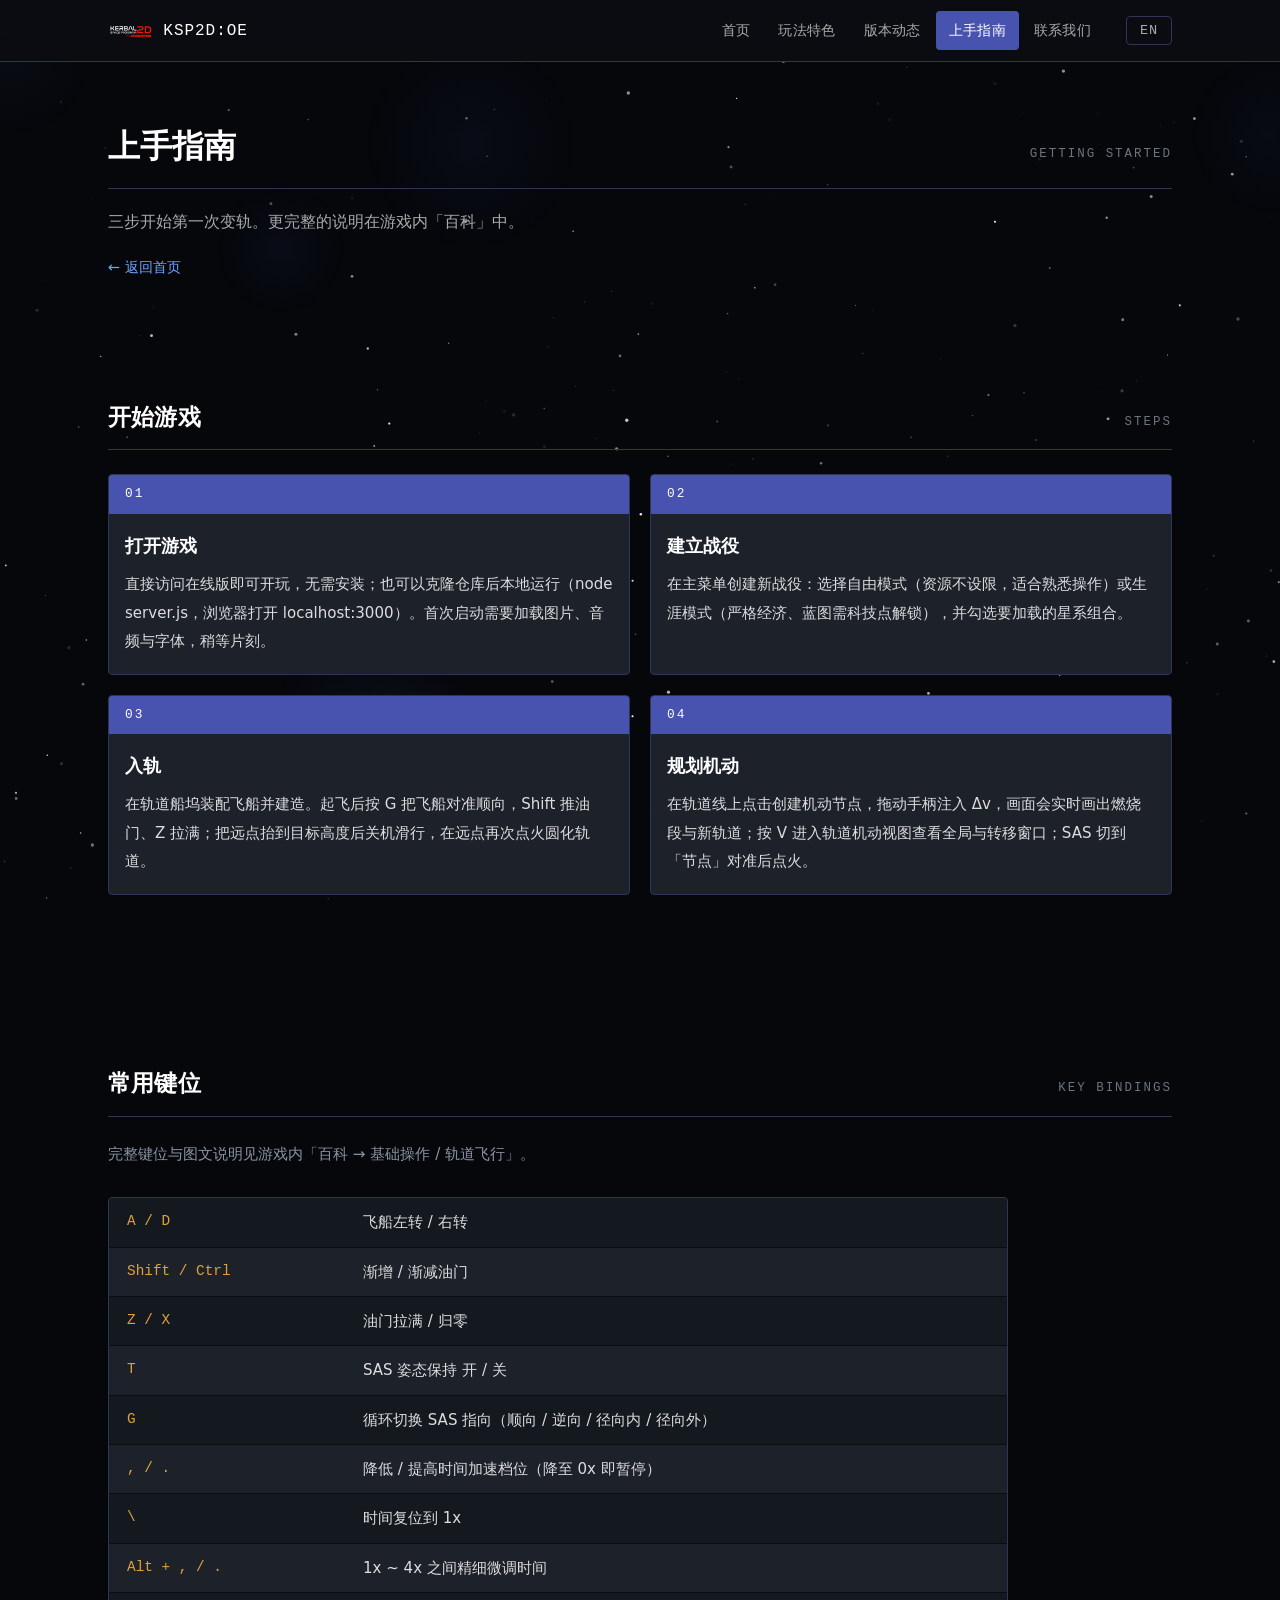
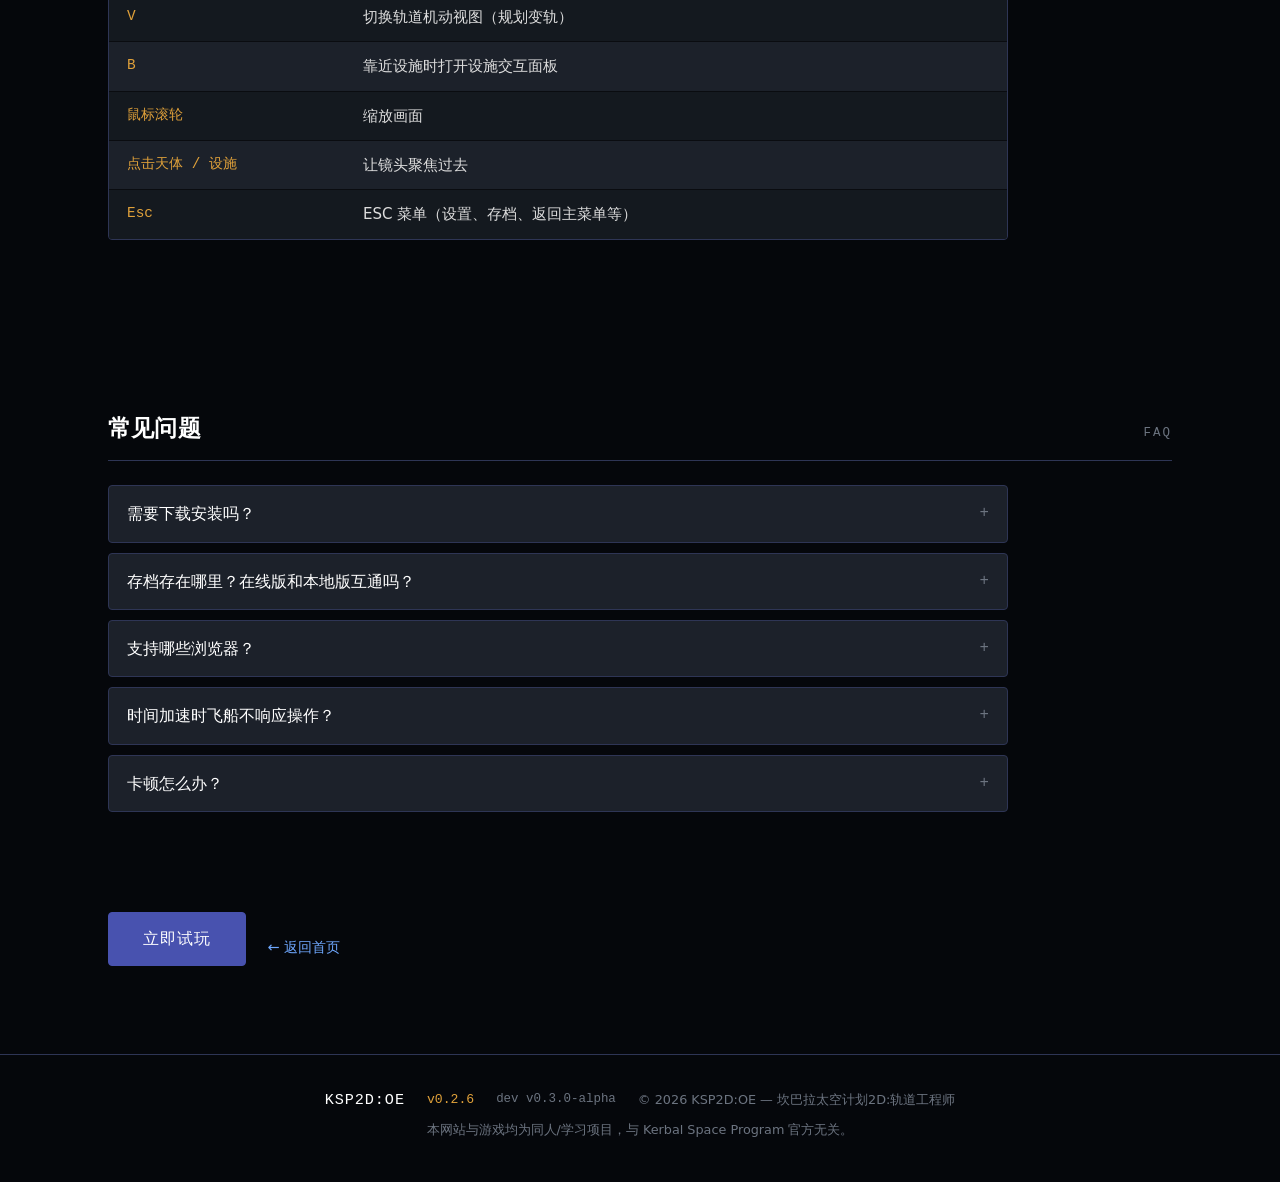
==== guide.html @ 26c5f713 "feat: 改版官网为三页结构，支持跨页语言偏好与机动节点版本更新 - 新增 news.html、guide.html 完整页面，适配多页路由与语言切换 - 重构导航模块，支持二级页高亮与首页滚动联动" ====
<!DOCTYPE html>
<html lang="zh-CN">
<head>
    <meta charset="UTF-8">
    <meta name="viewport" content="width=device-width, initial-scale=1.0">
    <meta name="description" content="KSP2D:OE 上手指南 —— 三步开始第一次变轨，含常用键位与常见问题 | Getting started with Kerbal Space Program 2D: Orbit Engineer">
    <meta name="theme-color" content="#000000">
    <title>上手指南 | KSP2D:OE</title>
    <link rel="stylesheet" href="css/main.css">
</head>
<body data-page="guide">

    <canvas id="starfield" aria-hidden="true"></canvas>

    <header class="topbar">
        <div class="topbar-inner">
            <a class="brand" href="index.html">
                <img id="brand-logo" src="assets/images/logo.png" alt="KSP2D:OE logo">
                <span class="brand-name">KSP2D:OE</span>
            </a>
            <nav class="main-nav" aria-label="主导航">
                <ul id="nav-links"></ul>
                <button id="lang-switch" class="lang-switch" type="button" aria-label="切换语言">EN</button>
            </nav>
        </div>
    </header>

    <main>

        <!-- 页面头 -->
        <section class="section page-head">
            <div class="section-inner">
                <div class="page-head-row reveal">
                    <h1 class="page-title" id="page-title"></h1>
                    <span class="page-tag" id="page-tag"></span>
                </div>
                <p class="page-intro reveal" id="page-intro"></p>
                <a class="page-back reveal" id="page-back" href="index.html"></a>
            </div>
        </section>

        <!-- 开始游戏（步骤） -->
        <section id="steps" class="section guide-steps">
            <div class="section-inner">
                <div class="section-head reveal" id="steps-head">
                    <h2 class="section-title"><span class="t">开始游戏</span></h2>
                    <span class="section-tag">STEPS</span>
                </div>
                <div class="steps-list" id="steps-list"></div>
            </div>
        </section>

        <!-- 常用键位 -->
        <section id="keys" class="section guide-keys">
            <div class="section-inner">
                <div class="section-head reveal" id="keys-head">
                    <h2 class="section-title"><span class="t">常用键位</span></h2>
                    <span class="section-tag">KEY BINDINGS</span>
                </div>
                <p class="section-intro reveal" id="keys-note"></p>
                <div class="key-table reveal" id="key-table"></div>
            </div>
        </section>

        <!-- 常见问题 -->
        <section id="faq" class="section guide-faq">
            <div class="section-inner">
                <div class="section-head reveal" id="faq-head">
                    <h2 class="section-title"><span class="t">常见问题</span></h2>
                    <span class="section-tag">FAQ</span>
                </div>
                <div class="faq-list" id="faq-list"></div>
            </div>
        </section>

        <!-- 页尾动作 -->
        <section class="section page-foot">
            <div class="section-inner">
                <div class="page-actions reveal">
                    <a class="cta-btn cta-primary" id="page-play" href="#"></a>
                    <a class="page-back" id="page-back-bottom" href="index.html"></a>
                </div>
            </div>
        </section>

    </main>

    <footer class="footer">
        <div class="footer-inner">
            <span class="footer-brand" id="footer-brand">KSP2D:OE</span>
            <span class="footer-version" id="footer-version"></span>
            <span class="footer-dev" id="footer-dev"></span>
            <span class="footer-copy" id="footer-copy"></span>
            <span class="footer-note" id="footer-note"></span>
        </div>
    </footer>

    <noscript>
        <p class="noscript-warn">本页面需要启用 JavaScript 才能完整展示内容。</p>
    </noscript>

    <script type="module" src="src/main.js"></script>
</body>
</html>
---- css/main.css ----
/* ==========================================================================
   KSP2D:OE 官网主样式
   视觉基准：游戏本体《UI面板视觉风格规范》（KSP2 Design Language）
   —— 明度分层 + 紫头条 + 细描边；界面元素一律不发光，深空背景保留
   规则：颜色只来自 :root 变量；新增色值先加变量，再使用
   ========================================================================== */

:root {
    /* —— 面板明度分层（对应本体 theme.css） —— */
    --theme-bg: #2E3540;            /* 面板壳（最浅） */
    --theme-panel: #1C212A;         /* 内容区底 */
    --theme-panel-deep: #14191F;    /* 卡片 / 二级背景（最深） */
    --theme-hover: #0B0E13;         /* 行 / 卡片 hover 底 */
    --theme-btn-selected: #4852AF;  /* 选中底 / 紫头条 */
    --theme-active-bg: rgba(80, 80, 160, 0.28);

    /* —— 描边 —— */
    --theme-border: #676767;        /* 通用描边（灰） */
    --theme-border-hover: #4B758A;  /* 描边悬停（蓝） */
    --theme-border-row: #0A0C10;    /* 行分隔线（最深） */
    --theme-card-border: #2E3555;   /* 卡片描线（深蓝紫） */
    --theme-menu-border: #5A5FCF;   /* 面板壳外框（紫） */

    /* —— 文本 —— */
    --text-bright: #ffffff;
    --text-main: #dddddd;
    --text-mid: #aaaaaa;
    --text-dim: #8b93a3;
    --text-weak: #6c7480;

    /* —— 语义色 —— */
    --accent: #6fa8ff;              /* 链接 / 可交互 */
    --ok: #59c98a;                  /* 状态正常 */
    --data: #e0a13a;                /* 数据强调（版本号 / 日期 / 键位） */
    --danger: #d9534f;              /* 警告 */

    /* —— 深空背景 —— */
    --bg-space: #05070b;

    /* —— 字体：正文用系统无衬线，数据用等宽 —— */
    --font-body: 'PingFang SC', 'HarmonyOS Sans SC', 'Microsoft YaHei',
        system-ui, -apple-system, 'Segoe UI', sans-serif;
    --font-mono: ui-monospace, 'Cascadia Mono', 'Segoe UI Mono', Consolas,
        'Courier New', monospace;

    /* —— 布局 —— */
    --topbar-h: 62px;
    --content-max: 1120px;
    --gutter: 28px;
    --radius: 4px;
}

/* —— 基础 —— */
* {
    margin: 0;
    padding: 0;
    box-sizing: border-box;
}

html {
    scroll-behavior: smooth;
}

body {
    background-color: var(--bg-space);
    color: var(--text-main);
    font-family: var(--font-body);
    font-size: 16px;
    line-height: 1.75;
    overflow-x: hidden;
    -webkit-font-smoothing: antialiased;
}

a {
    color: var(--accent);
    text-decoration: none;
    transition: color 0.2s ease;
}

a:hover {
    color: var(--text-bright);
}

::selection {
    background: var(--theme-btn-selected);
    color: var(--text-bright);
}

/* —— 星空背景（Canvas 渲染层） —— */
#starfield {
    position: fixed;
    inset: 0;
    width: 100%;
    height: 100%;
    z-index: 0;
    pointer-events: none;
}

main,
.footer {
    position: relative;
    z-index: 1;
}

/* —— 顶部导航栏 —— */
.topbar {
    position: fixed;
    top: 0;
    left: 0;
    right: 0;
    height: var(--topbar-h);
    z-index: 100;
    background: rgba(11, 14, 19, 0.92);
    border-bottom: 1px solid var(--theme-card-border);
    backdrop-filter: blur(6px);
}

.topbar-inner {
    max-width: var(--content-max);
    height: 100%;
    margin: 0 auto;
    padding: 0 var(--gutter);
    display: flex;
    align-items: center;
    justify-content: space-between;
    gap: 16px;
}

.brand {
    display: flex;
    align-items: center;
    gap: 10px;
    color: var(--text-bright);
    font-family: var(--font-mono);
    font-size: 1rem;
    letter-spacing: 0.06em;
}

.brand img {
    height: 34px;
    width: auto;
}

.brand img.img-missing {
    display: none;
}

.brand:hover {
    color: var(--text-bright);
}

.main-nav {
    display: flex;
    align-items: center;
    gap: 22px;
}

.main-nav ul {
    list-style: none;
    display: flex;
    align-items: center;
    gap: 2px;
}

.main-nav a {
    display: block;
    padding: 7px 13px;
    color: var(--text-mid);
    font-size: 0.9rem;
    letter-spacing: 0.02em;
    border-radius: var(--radius);
}

.main-nav a:hover {
    color: var(--text-bright);
    background: var(--theme-active-bg);
}

.main-nav a.active {
    color: var(--text-bright);
    background: var(--theme-btn-selected);
}

.lang-switch {
    padding: 6px 13px;
    background: transparent;
    color: var(--text-mid);
    font-family: var(--font-mono);
    font-size: 0.85rem;
    letter-spacing: 0.06em;
    border: 1px solid var(--theme-card-border);
    border-radius: var(--radius);
    cursor: pointer;
    transition: color 0.2s ease, border-color 0.2s ease;
}

.lang-switch:hover {
    color: var(--text-bright);
    border-color: var(--theme-border-hover);
}

/* —— 通用板块 —— */
.section {
    padding: 84px 0;
}

.section-inner {
    max-width: var(--content-max);
    margin: 0 auto;
    padding: 0 var(--gutter);
}

.section-head {
    display: flex;
    align-items: baseline;
    justify-content: space-between;
    gap: 16px;
    margin-bottom: 24px;
    padding-bottom: 12px;
    border-bottom: 1px solid var(--theme-card-border);
}

.section-title {
    font-size: 1.45rem;
    font-weight: 600;
    letter-spacing: 0.01em;
    color: var(--text-bright);
}

.section-tag {
    color: var(--text-weak);
    font-family: var(--font-mono);
    font-size: 0.78rem;
    letter-spacing: 0.16em;
}

.section-intro {
    color: var(--text-dim);
    font-size: 0.95rem;
    margin-bottom: 30px;
    max-width: 860px;
}

.section-body {
    font-size: 1rem;
    line-height: 1.95;
    color: var(--text-main);
    max-width: 880px;
}

/* —— Hero —— */
.hero {
    min-height: 92vh;
    display: flex;
    align-items: center;
    justify-content: center;
    padding: calc(var(--topbar-h) + 40px) var(--gutter) 60px;
}

.countdown-panel {
    display: flex;
    flex-direction: column;
    align-items: center;
    width: 100%;
    max-width: 960px;
    margin: 0 auto;
    text-align: center;
}

/* 预告态倒计时（仅在发布时刻未到时由 countdown.js 生成） */
.countdown-label {
    color: var(--text-dim);
    font-family: var(--font-mono);
    font-size: 0.9rem;
    letter-spacing: 0.22em;
    margin-bottom: 22px;
}

.countdown-grid {
    display: flex;
    align-items: flex-start;
    justify-content: center;
    flex-wrap: wrap;
    gap: 12px;
}

.countdown-unit {
    display: flex;
    flex-direction: column;
    align-items: center;
    min-width: 92px;
}

.countdown-value {
    font-family: var(--font-mono);
    font-size: clamp(3rem, 11vw, 6rem);
    line-height: 1.1;
    color: var(--text-bright);
    font-variant-numeric: tabular-nums;
}

.countdown-unit-label {
    margin-top: 8px;
    color: var(--text-weak);
    font-size: 0.82rem;
    letter-spacing: 0.28em;
}

.countdown-sep {
    font-family: var(--font-mono);
    font-size: clamp(2rem, 6vw, 3.6rem);
    line-height: 1.1;
    color: var(--text-weak);
    transform: translateY(2px);
}

/* 发布态兜底：页面恰好跨过发布时刻时隐藏倒计时结构 */
.countdown-panel.is-launched .countdown-label,
.countdown-panel.is-launched .countdown-grid {
    display: none;
}

.countdown-panel.is-launched .countdown-value {
    color: var(--ok);
}

/* —— 正式运营状态卡（发布后由 countdown.js 解除 hidden 显示） —— */
.launched-msg {
    display: flex;
    flex-direction: column;
    align-items: center;
}

/* 入场：与全站 .reveal 同节奏，自上而下依次浮现 */
@keyframes hero-in {
    from {
        opacity: 0;
        transform: translateY(16px);
    }

    to {
        opacity: 1;
        transform: none;
    }
}

.launched-title {
    color: var(--text-bright);
    font-size: clamp(2rem, 6vw, 3.2rem);
    font-weight: 600;
    letter-spacing: 0.02em;
    animation: hero-in 0.7s ease both;
}

.launched-version {
    margin-top: 14px;
    color: var(--data);
    font-family: var(--font-mono);
    font-size: 0.92rem;
    letter-spacing: 0.18em;
    animation: hero-in 0.7s ease 0.12s both;
}

.launched-sub {
    margin-top: 14px;
    color: var(--text-mid);
    font-size: 1rem;
    line-height: 1.9;
    max-width: 720px;
    animation: hero-in 0.7s ease 0.22s both;
}

/* —— 按钮 —— */
.launched-cta {
    display: flex;
    flex-wrap: wrap;
    justify-content: center;
    gap: 14px;
    margin-top: 34px;
    animation: hero-in 0.7s ease 0.32s both;
}

.cta-btn {
    display: inline-block;
    padding: 12px 34px;
    font-family: var(--font-body);
    font-size: 0.98rem;
    letter-spacing: 0.06em;
    text-align: center;
    border-radius: var(--radius);
    border: 1px solid var(--theme-card-border);
    color: var(--text-main);
    background: var(--theme-panel);
    cursor: pointer;
    transition: background 0.2s ease, border-color 0.2s ease, color 0.2s ease;
}

.cta-btn:hover {
    color: var(--text-bright);
    border-color: var(--theme-border-hover);
    background: var(--theme-active-bg);
}

/* 主按钮：紫底（与选中态同一色） */
.cta-primary {
    background: var(--theme-btn-selected);
    border-color: var(--theme-btn-selected);
    color: var(--text-bright);
}

.cta-primary:hover {
    background: #5560c4;
    border-color: #5560c4;
    color: var(--text-bright);
}

/* Hero 技术规格行（等宽数据条，仪器感信息） */
.launched-specs {
    margin-top: 26px;
    color: var(--text-weak);
    font-family: var(--font-mono);
    font-size: 0.78rem;
    letter-spacing: 0.14em;
    animation: hero-in 0.7s ease 0.42s both;
}

/* —— 玩法特色 —— */
.features {
    border-top: 1px solid var(--theme-card-border);
}

.features-list {
    display: flex;
    flex-direction: column;
    gap: 48px;
}

.feature-row {
    display: grid;
    grid-template-columns: 1fr 1fr;
    gap: 36px;
    align-items: center;
}

/* 左右交替：由数据 imageSide 控制 class */
.feature-row.row-media-right .feature-media {
    order: 2;
}

/* 实机画面容器 */
.feature-media {
    position: relative;
    aspect-ratio: 16 / 9;
    border: 1px solid var(--theme-card-border);
    border-radius: var(--radius);
    background: var(--theme-panel-deep);
    overflow: hidden;
}

.feature-img {
    position: absolute;
    inset: 0;
    width: 100%;
    height: 100%;
    object-fit: cover;
}

.feature-img.img-missing {
    display: none;
}

.feature-copy {
    display: flex;
    flex-direction: column;
    gap: 10px;
}

.feature-index {
    color: var(--data);
    font-family: var(--font-mono);
    font-size: 0.82rem;
    letter-spacing: 0.18em;
}

.feature-title {
    font-size: 1.4rem;
    font-weight: 600;
    color: var(--text-bright);
}

.feature-sub {
    color: var(--text-weak);
    font-family: var(--font-mono);
    font-size: 0.76rem;
    letter-spacing: 0.2em;
}

.feature-desc {
    color: var(--text-main);
    font-size: 0.98rem;
    line-height: 1.9;
    margin-top: 2px;
}

/* 无图文字卡矩阵（两列；卡片头为紫头条） */
.feature-matrix {
    display: grid;
    grid-template-columns: repeat(2, 1fr);
    gap: 20px;
}

.feature-card {
    display: flex;
    flex-direction: column;
    background: var(--theme-panel);
    border: 1px solid var(--theme-card-border);
    border-radius: var(--radius);
    overflow: hidden;
    transition: border-color 0.2s ease;
}

.feature-card:hover {
    border-color: var(--theme-border-hover);
}

.feature-card .feature-index {
    padding: 8px 16px;
    background: var(--theme-btn-selected);
    color: var(--text-bright);
    font-size: 0.76rem;
}

.feature-card .feature-title {
    padding: 16px 16px 0;
    font-size: 1.15rem;
}

.feature-card .feature-sub {
    padding: 4px 16px 0;
}

.feature-card .feature-desc {
    padding: 8px 16px 18px;
    font-size: 0.94rem;
}

/* —— 版本动态时间线 —— */
.updates {
    border-top: 1px solid var(--theme-card-border);
}

.updates-list {
    display: flex;
    flex-direction: column;
    gap: 16px;
    max-width: 940px;
}

.update-card {
    background: var(--theme-panel);
    border: 1px solid var(--theme-card-border);
    border-radius: var(--radius);
    overflow: hidden;
    transition: border-color 0.2s ease;
}

.update-card:hover {
    border-color: var(--theme-border-hover);
}

.update-head {
    display: flex;
    align-items: baseline;
    justify-content: space-between;
    gap: 12px;
    padding: 8px 16px;
    background: var(--theme-btn-selected);
}

.update-version {
    color: var(--text-bright);
    font-family: var(--font-mono);
    font-size: 0.82rem;
    letter-spacing: 0.08em;
}

.update-date {
    color: rgba(255, 255, 255, 0.72);
    font-family: var(--font-mono);
    font-size: 0.76rem;
    letter-spacing: 0.08em;
}

.update-title {
    padding: 16px 16px 0;
    font-size: 1.2rem;
    font-weight: 600;
    color: var(--text-bright);
}

.update-items {
    margin: 10px 0 0;
    padding: 0 16px 18px;
    list-style: none;
    display: flex;
    flex-direction: column;
    gap: 7px;
}

.update-items li {
    position: relative;
    padding-left: 18px;
    color: var(--text-main);
    font-size: 0.94rem;
    line-height: 1.8;
}

.update-items li::before {
    content: '';
    position: absolute;
    left: 4px;
    top: 0.72em;
    width: 5px;
    height: 1px;
    background: var(--text-weak);
}

/* —— 首页：查看全部版本动态入口 —— */
.updates-more {
    margin-top: 20px;
}

.more-link {
    color: var(--accent);
    font-size: 0.94rem;
}

.more-link:hover {
    color: var(--text-bright);
}

/* —— 首页：上手指南切片（紧凑步骤列表） —— */
.guide {
    border-top: 1px solid var(--theme-card-border);
}

.guide-teaser {
    display: flex;
    flex-direction: column;
    max-width: 940px;
    background: var(--theme-panel);
    border: 1px solid var(--theme-card-border);
    border-radius: var(--radius);
    overflow: hidden;
}

.teaser-row {
    display: grid;
    grid-template-columns: 56px 140px 1fr;
    gap: 16px;
    align-items: baseline;
    padding: 13px 18px;
    border-bottom: 1px solid var(--theme-border-row);
}

.teaser-row:last-child {
    border-bottom: none;
}

.teaser-row:nth-child(odd) {
    background: var(--theme-panel-deep);
}

.teaser-index {
    color: var(--data);
    font-family: var(--font-mono);
    font-size: 0.82rem;
    letter-spacing: 0.08em;
}

.teaser-title {
    color: var(--text-bright);
    font-size: 0.96rem;
    font-weight: 600;
}

.teaser-body {
    color: var(--text-mid);
    font-size: 0.92rem;
    line-height: 1.8;
}

/* —— 版本状态列表 —— */
.notices {
    border-top: 1px solid var(--theme-card-border);
}

.notices-list {
    list-style: none;
    display: flex;
    flex-direction: column;
    gap: 10px;
    max-width: 900px;
}

.notices-list li {
    display: flex;
    align-items: flex-start;
    gap: 14px;
    padding: 14px 18px;
    background: var(--theme-panel);
    border: 1px solid var(--theme-card-border);
    border-left: 2px solid var(--data);
    border-radius: var(--radius);
}

.notice-index {
    flex: none;
    color: var(--data);
    font-family: var(--font-mono);
    font-size: 0.82rem;
    letter-spacing: 0.06em;
    transform: translateY(2px);
}

.notice-text {
    color: var(--text-main);
    font-size: 0.96rem;
    line-height: 1.85;
}

/* —— 版权声明（折叠） —— */
.legal {
    border-top: 1px solid var(--theme-card-border);
}

.legal-fold {
    background: var(--theme-panel);
    border: 1px solid var(--theme-card-border);
    border-radius: var(--radius);
    overflow: hidden;
}

.legal-summary {
    display: flex;
    align-items: baseline;
    justify-content: space-between;
    gap: 16px;
    padding: 10px 16px;
    background: var(--theme-btn-selected);
    cursor: pointer;
    list-style: none;
}

.legal-summary::-webkit-details-marker {
    display: none;
}

.legal-summary-label {
    color: var(--text-bright);
    font-size: 0.9rem;
    letter-spacing: 0.04em;
}

.legal-summary-hint {
    color: rgba(255, 255, 255, 0.72);
    font-size: 0.78rem;
}

.legal-blocks {
    display: flex;
    flex-direction: column;
    gap: 18px;
    padding: 20px 18px 22px;
}

.legal-block {
    display: flex;
    flex-direction: column;
    gap: 8px;
}

.legal-label {
    color: var(--text-weak);
    font-family: var(--font-mono);
    font-size: 0.78rem;
    letter-spacing: 0.16em;
}

.legal-lines {
    display: flex;
    flex-direction: column;
    gap: 6px;
}

.legal-line {
    color: var(--text-main);
    font-size: 0.94rem;
    line-height: 1.85;
}

/* —— 联系我们 —— */
.contact {
    border-top: 1px solid var(--theme-card-border);
}

.contact-grid {
    display: grid;
    grid-template-columns: repeat(auto-fit, minmax(260px, 1fr));
    gap: 20px;
}

.contact-card {
    position: relative;
    display: flex;
    flex-direction: column;
    gap: 6px;
    padding: 22px 22px 20px;
    background: var(--theme-panel);
    border: 1px solid var(--theme-card-border);
    border-top: 2px solid var(--theme-btn-selected);
    border-radius: var(--radius);
    color: var(--text-main);
    transition: border-color 0.2s ease, background 0.2s ease;
}

.contact-card:hover {
    border-color: var(--theme-border-hover);
    border-top-color: var(--theme-btn-selected);
    background: var(--theme-panel-deep);
    color: var(--text-main);
}

.contact-badge {
    width: 34px;
    height: 34px;
    display: flex;
    align-items: center;
    justify-content: center;
    font-family: var(--font-mono);
    font-size: 0.95rem;
    color: var(--text-bright);
    background: var(--theme-btn-selected);
    border-radius: var(--radius);
}

.contact-label {
    margin-top: 8px;
    color: var(--text-weak);
    font-family: var(--font-mono);
    font-size: 0.76rem;
    letter-spacing: 0.16em;
}

.contact-value {
    font-family: var(--font-mono);
    font-size: 1.06rem;
    color: var(--text-bright);
    word-break: break-all;
}

.contact-hint {
    color: var(--text-weak);
    font-family: var(--font-mono);
    font-size: 0.72rem;
    letter-spacing: 0.12em;
}

/* 一键复制按钮 */
.contact-copy {
    align-self: flex-start;
    margin-top: 10px;
    padding: 5px 14px;
    background: transparent;
    color: var(--text-mid);
    font-family: var(--font-body);
    font-size: 0.82rem;
    border: 1px solid var(--theme-card-border);
    border-radius: var(--radius);
    cursor: pointer;
    transition: color 0.2s ease, border-color 0.2s ease, background 0.2s ease;
}

.contact-copy:hover {
    color: var(--text-bright);
    border-color: var(--theme-border-hover);
}

.contact-copy.is-copied {
    color: var(--ok);
    border-color: var(--ok);
}

/* ==========================================================================
   二级页（版本动态 / 上手指南）
   ========================================================================== */

/* —— 页面头 —— */
.page-head {
    padding-top: calc(var(--topbar-h) + 56px);
    padding-bottom: 32px;
}

.page-head-row {
    display: flex;
    align-items: baseline;
    justify-content: space-between;
    gap: 16px;
    border-bottom: 1px solid var(--theme-card-border);
    padding-bottom: 14px;
}

.page-title {
    font-size: 2rem;
    font-weight: 600;
    color: var(--text-bright);
}

.page-tag {
    color: var(--text-weak);
    font-family: var(--font-mono);
    font-size: 0.78rem;
    letter-spacing: 0.16em;
}

.page-intro {
    margin-top: 18px;
    max-width: 860px;
    color: var(--text-mid);
    font-size: 0.98rem;
    line-height: 1.9;
}

.page-back {
    display: inline-block;
    margin-top: 18px;
    color: var(--accent);
    font-size: 0.9rem;
}

.page-back:hover {
    color: var(--text-bright);
}

/* —— 页尾动作 —— */
.page-foot {
    padding-top: 16px;
    padding-bottom: 56px;
}

.page-actions {
    display: flex;
    flex-wrap: wrap;
    align-items: center;
    gap: 22px;
}

/* —— 上手指南：步骤卡 —— */
.steps-list {
    display: grid;
    grid-template-columns: repeat(2, 1fr);
    gap: 20px;
}

.step-card {
    display: flex;
    flex-direction: column;
    background: var(--theme-panel);
    border: 1px solid var(--theme-card-border);
    border-radius: var(--radius);
    overflow: hidden;
}

.step-index {
    padding: 8px 16px;
    background: var(--theme-btn-selected);
    color: var(--text-bright);
    font-family: var(--font-mono);
    font-size: 0.8rem;
    letter-spacing: 0.16em;
}

.step-title {
    padding: 16px 16px 0;
    font-size: 1.15rem;
    font-weight: 600;
    color: var(--text-bright);
}

.step-body {
    padding: 8px 16px 18px;
    color: var(--text-main);
    font-size: 0.94rem;
    line-height: 1.9;
}

/* —— 上手指南：键位表 —— */
.key-table {
    display: flex;
    flex-direction: column;
    max-width: 900px;
    background: var(--theme-panel);
    border: 1px solid var(--theme-card-border);
    border-radius: var(--radius);
    overflow: hidden;
}

.key-row {
    display: grid;
    grid-template-columns: 220px 1fr;
    gap: 16px;
    padding: 11px 18px;
    border-bottom: 1px solid var(--theme-border-row);
}

.key-row:last-child {
    border-bottom: none;
}

.key-row:nth-child(odd) {
    background: var(--theme-panel-deep);
}

.key-name {
    color: var(--data);
    font-family: var(--font-mono);
    font-size: 0.9rem;
}

.key-desc {
    color: var(--text-main);
    font-size: 0.94rem;
}

/* —— 上手指南：常见问题 —— */
.faq-list {
    display: flex;
    flex-direction: column;
    gap: 10px;
    max-width: 900px;
}

.faq-item {
    background: var(--theme-panel);
    border: 1px solid var(--theme-card-border);
    border-radius: var(--radius);
    overflow: hidden;
}

.faq-item[open] {
    border-color: var(--theme-border-hover);
}

.faq-q {
    padding: 14px 18px;
    cursor: pointer;
    color: var(--text-bright);
    font-size: 0.98rem;
    list-style: none;
}

.faq-q::-webkit-details-marker {
    display: none;
}

.faq-q::after {
    content: '+';
    float: right;
    color: var(--text-weak);
    font-family: var(--font-mono);
}

.faq-item[open] .faq-q::after {
    content: '−';
}

.faq-a {
    padding: 0 18px 16px;
    color: var(--text-mid);
    font-size: 0.94rem;
    line-height: 1.9;
}

/* —— 页脚 —— */
.footer {
    border-top: 1px solid var(--theme-card-border);
    padding: 32px 0 40px;
    margin-top: 32px;
}

.footer-inner {
    max-width: var(--content-max);
    margin: 0 auto;
    padding: 0 var(--gutter);
    display: flex;
    flex-wrap: wrap;
    align-items: center;
    justify-content: center;
    gap: 6px 22px;
    text-align: center;
}

.footer-brand {
    color: var(--text-bright);
    font-family: var(--font-mono);
    font-size: 0.95rem;
    letter-spacing: 0.06em;
}

.footer-version {
    color: var(--data);
    font-family: var(--font-mono);
    font-size: 0.82rem;
}

.footer-dev {
    color: var(--text-weak);
    font-family: var(--font-mono);
    font-size: 0.78rem;
}

.footer-copy,
.footer-note {
    color: var(--text-weak);
    font-size: 0.8rem;
}

/* —— 滚动渐入动效 —— */
.reveal {
    opacity: 0;
    transform: translateY(20px);
    transition: opacity 0.6s ease, transform 0.6s ease;
}

.reveal.in {
    opacity: 1;
    transform: none;
}

/* —— 无 JS 提示 —— */
.noscript-warn {
    position: fixed;
    bottom: 0;
    left: 0;
    right: 0;
    z-index: 999;
    padding: 12px;
    text-align: center;
    background: var(--danger);
    color: #ffffff;
    font-size: 0.9rem;
}

/* —— 响应式 —— */
@media (max-width: 900px) {
    .feature-row {
        grid-template-columns: 1fr;
        gap: 22px;
    }

    .feature-row.row-media-right .feature-media {
        order: 0;
    }

    .feature-matrix,
    .steps-list {
        grid-template-columns: 1fr;
    }

    .key-row {
        grid-template-columns: 1fr;
        gap: 4px;
    }

    .teaser-row {
        grid-template-columns: 44px 1fr;
        gap: 6px 12px;
    }

    .teaser-body {
        grid-column: 2;
    }

    .page-head {
        padding-top: calc(var(--topbar-h) + 32px);
    }

    .page-title {
        font-size: 1.7rem;
    }
}

@media (max-width: 640px) {
    .section {
        padding: 62px 0;
    }

    .topbar-inner {
        flex-wrap: wrap;
        height: auto;
        padding: 10px var(--gutter);
    }

    .topbar {
        height: auto;
    }

    .main-nav {
        order: 3;
        width: 100%;
        justify-content: space-between;
    }

    .main-nav ul {
        flex-wrap: wrap;
    }

    .main-nav a {
        padding: 6px 9px;
        font-size: 0.84rem;
    }

    .countdown-unit {
        min-width: 62px;
    }

    .countdown-value {
        font-size: clamp(2.2rem, 11vw, 3.4rem);
    }

    .countdown-sep {
        font-size: clamp(1.3rem, 5vw, 2rem);
    }

    .section-head {
        flex-direction: column;
        gap: 4px;
    }

    .cta-btn {
        width: 100%;
        padding: 12px 20px;
    }
}
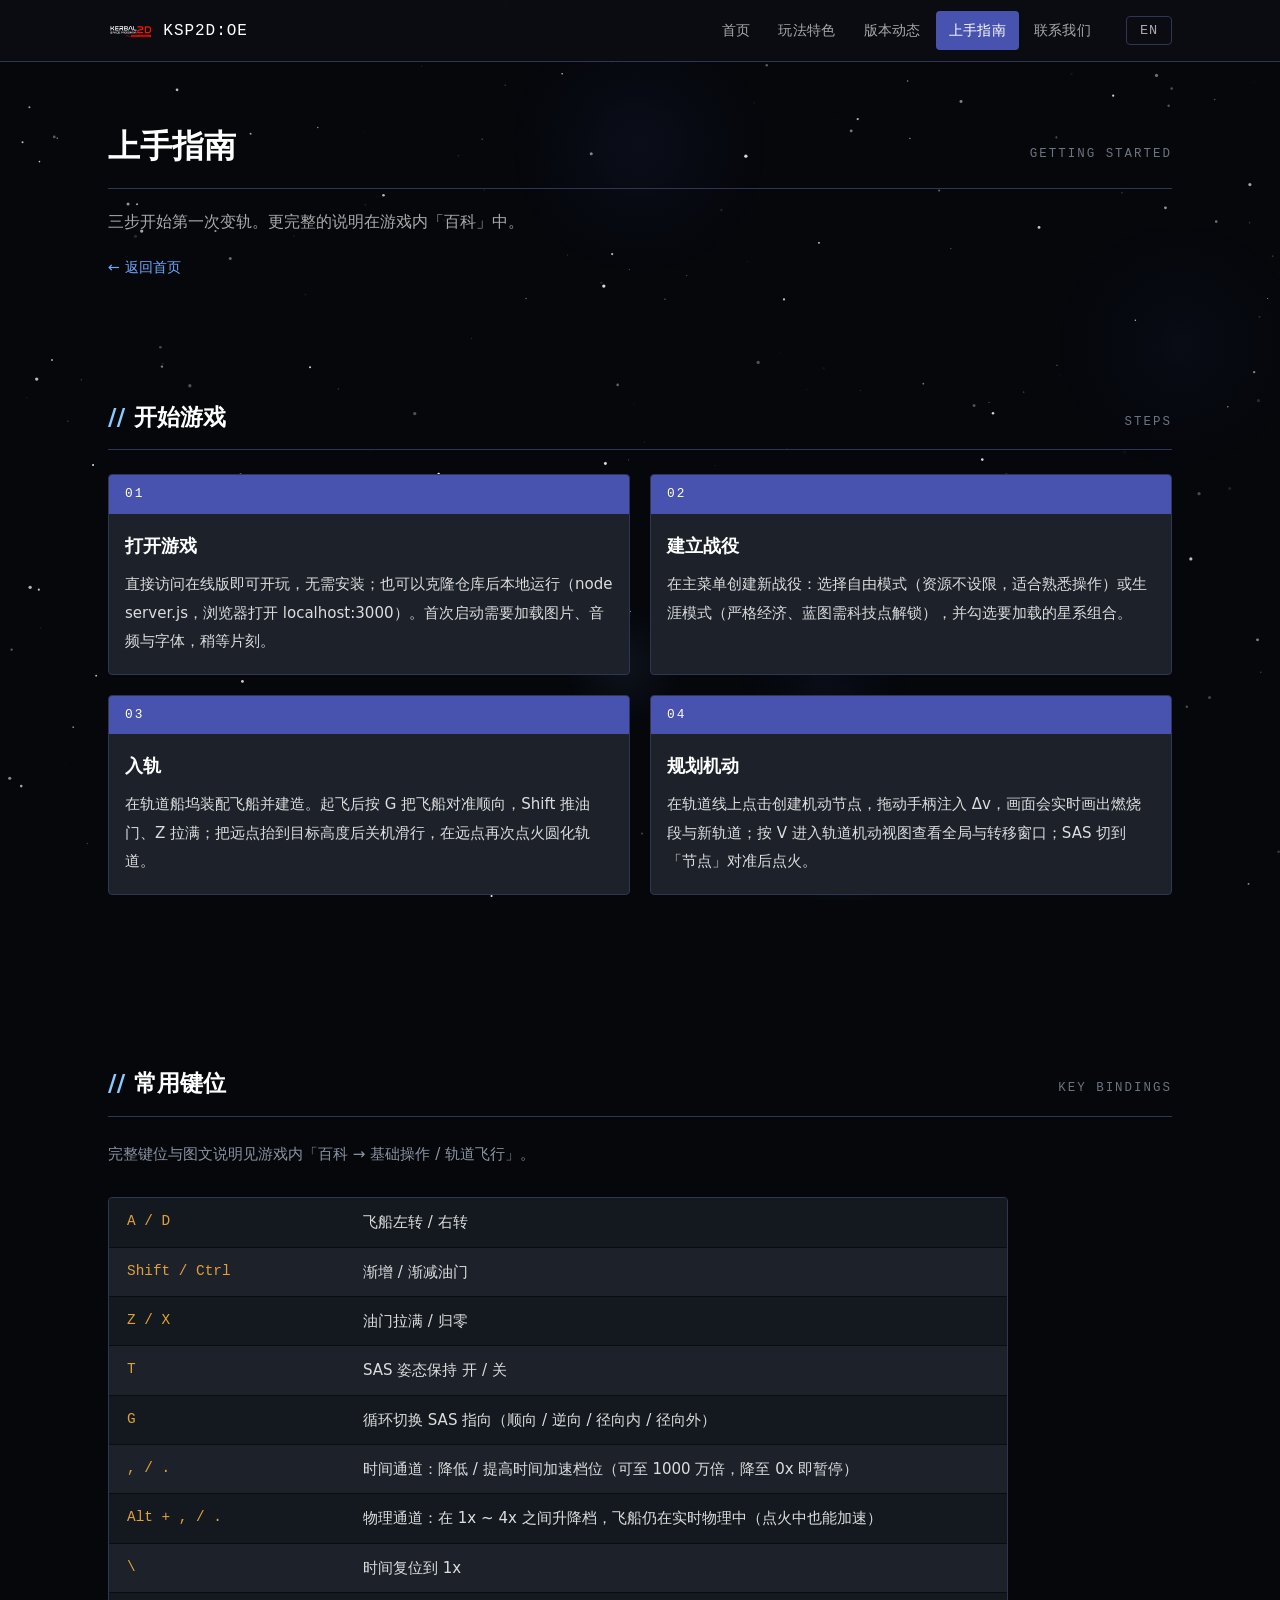
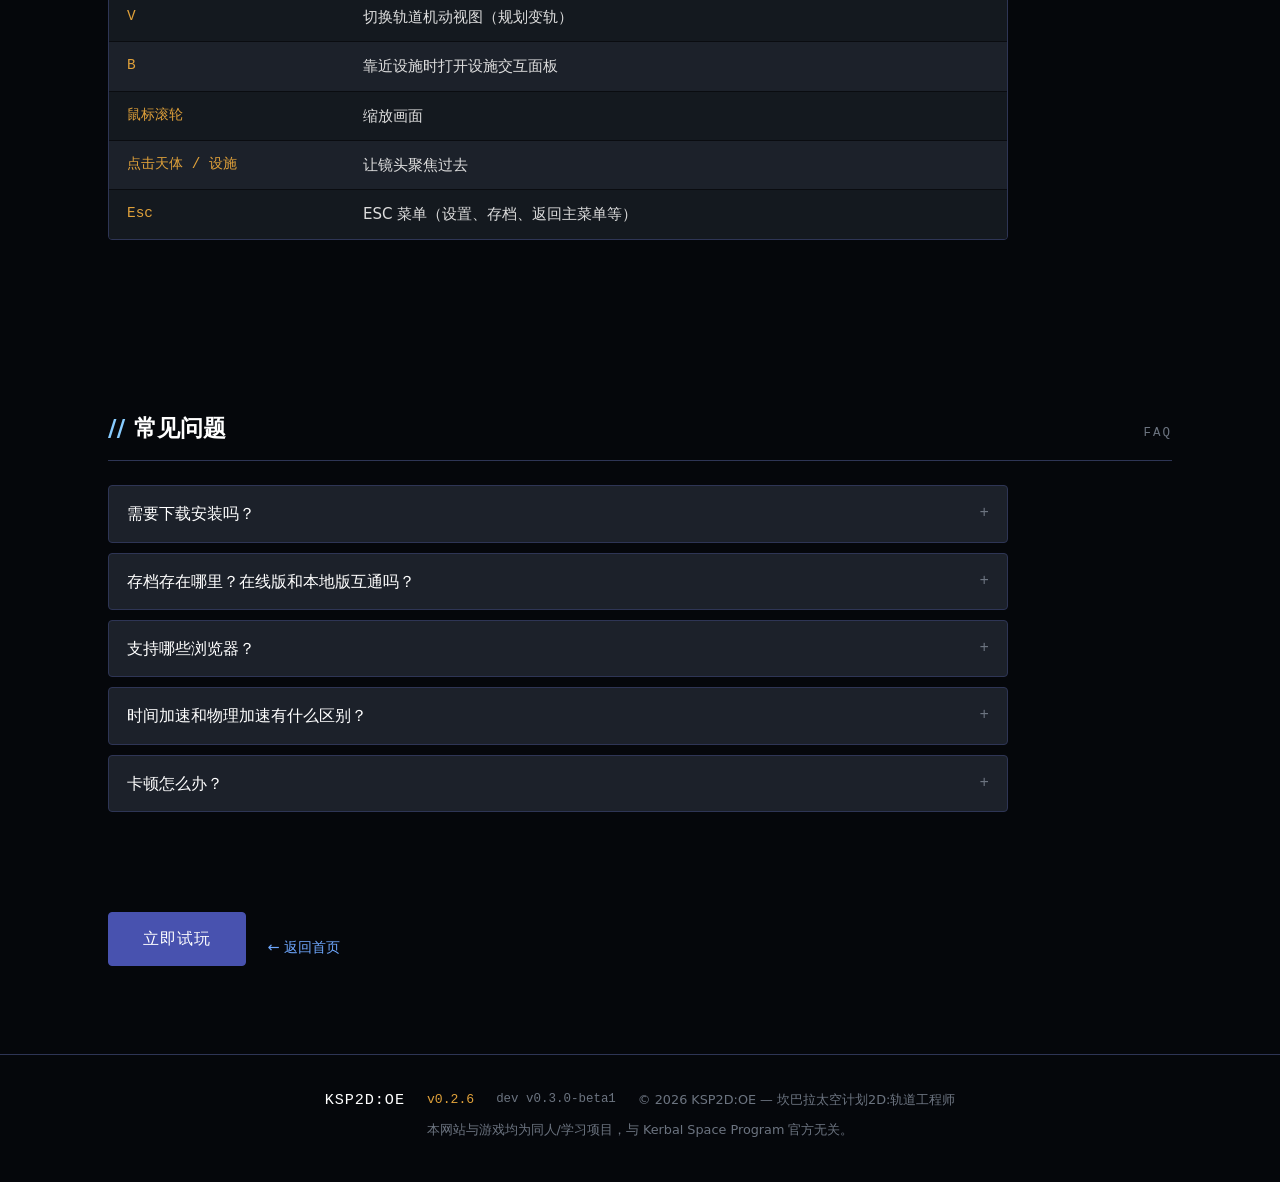
==== commit 2231a8e0: "feat(site): 批次1 —— 版本页标题去重、键盘可达性、白页兜底、二级页 // 前缀、首屏 HUD 三项 - 修复 news.html 页头与板块头标题/角标重复(新增 newsPage.t" ====
--- a/guide.html
+++ b/guide.html
@@ -1,5 +1,5 @@
 <!DOCTYPE html>
-<html lang="zh-CN">
+<html class="no-js" lang="zh-CN">
 <head>
     <meta charset="UTF-8">
     <meta name="viewport" content="width=device-width, initial-scale=1.0">
@@ -7,6 +7,8 @@
     <meta name="theme-color" content="#000000">
     <title>上手指南 | KSP2D:OE</title>
     <link rel="stylesheet" href="css/main.css">
+    <!-- 无 JS 兜底：解析前把 no-js 换成 js，用纯 CSS class 切换保证正文永不被永久隐藏 -->
+    <script>document.documentElement.className = 'js';</script>
 </head>
 <body data-page="guide">
 
--- a/css/main.css
+++ b/css/main.css
@@ -34,6 +34,10 @@
     --data: #e0a13a;                /* 数据强调（版本号 / 日期 / 键位） */
     --danger: #d9534f;              /* 警告 */
 
+    /* —— 本体语义色迁移（本体规范 §2.3；只用于 HUD 语义位置，不替代上面两个语义色） —— */
+    --accent-hud: #88ccff;          /* HUD 蓝：`// ` 分区标题前缀 */
+    --data-green: #3dff3d;          /* 进度绿：进度条填充 / 选中态绿条 */
+
     /* —— 深空背景 —— */
     --bg-space: #05070b;
 
@@ -84,6 +88,24 @@
 ::selection {
     background: var(--theme-btn-selected);
     color: var(--text-bright);
+}
+
+/* —— 键盘焦点环（可达性） ——
+   仅键盘焦点可见；用 outline（不占布局、不发光），颜色走 :root 变量 */
+:focus-visible {
+    outline: 2px solid var(--theme-border-hover);
+    outline-offset: 2px;
+    border-radius: var(--radius);
+}
+
+/* 深底卡片内的焦点环改用 HUD 蓝，保证与卡底有足够对比 */
+.contact-card:focus-visible,
+.feature-card:focus-visible,
+.update-card:focus-visible,
+.step-card:focus-visible,
+.faq-q:focus-visible,
+.legal-summary:focus-visible {
+    outline-color: var(--accent-hud);
 }
 
 /* —— 星空背景（Canvas 渲染层） —— */
@@ -227,6 +249,14 @@
     color: var(--text-bright);
 }
 
+/* 分区标题 `// ` 前缀（本体规范 §3.2 同源；官网规范 §一.4）
+   用伪元素而非文案，前缀不进 i18n 词条；按规范只在二级页分区头生效，首页与三页 h1 均不加 */
+body[data-page='news'] .section-title::before,
+body[data-page='guide'] .section-title::before {
+    content: '// ';
+    color: var(--accent-hud);
+}
+
 .section-tag {
     color: var(--text-weak);
     font-family: var(--font-mono);
@@ -414,14 +444,86 @@
     color: var(--text-bright);
 }
 
-/* Hero 技术规格行（等宽数据条，仪器感信息） */
+/* Hero 数据条容器：结构选择器(.launched-specs)负责 Hero 内的间距与入场节奏，
+   组件类(.hud-readout)负责布局与排版，两者属性不重叠 */
 .launched-specs {
     margin-top: 26px;
+    animation: hero-in 0.7s ease 0.42s both;
+}
+
+/* —— Hero 导航球（内联 SVG；圆盘底 + 双层描边 + 轨道椭圆） ——
+   图形元素：填充用 --theme-panel-deep，描边用 --theme-menu-border / --theme-card-border，
+   轨道椭圆用 --accent-hud；色值全部走变量，不在 SVG 属性里硬编码 */
+.navball-hero {
+    display: block;
+    width: 168px;
+    height: 168px;
+    margin: 0 auto 26px;
+    animation: hero-in 0.7s ease both;
+}
+
+.navball-plate {
+    fill: var(--theme-panel-deep);
+    stroke: var(--theme-menu-border);
+    stroke-width: 1;
+}
+
+.navball-inner {
+    fill: none;
+    stroke: var(--theme-card-border);
+    stroke-width: 1;
+}
+
+.navball-orbit {
+    fill: none;
+    stroke: var(--accent-hud);
+    stroke-width: 1;
+}
+
+.navball-node {
+    fill: var(--data);
+}
+
+/* —— Hero 数据条（3 格等宽 label:value，格间 1px 实线分隔） —— */
+.hud-readout {
+    display: flex;
+    flex-wrap: wrap;
+    justify-content: center;
+    align-items: stretch;
+    gap: 0;
     color: var(--text-weak);
     font-family: var(--font-mono);
     font-size: 0.78rem;
     letter-spacing: 0.14em;
-    animation: hero-in 0.7s ease 0.42s both;
+}
+
+.hud-readout-item {
+    display: flex;
+    flex-direction: column;
+    align-items: center;
+    gap: 4px;
+    min-width: 168px;
+    padding: 8px 22px;
+    border-left: 1px solid var(--theme-border-row);
+}
+
+.hud-readout-item:first-child {
+    border-left: none;
+}
+
+.hud-readout-label {
+    color: var(--text-weak);
+    font-family: var(--font-mono);
+    font-size: 0.7rem;
+    letter-spacing: 0.18em;
+}
+
+.hud-readout-value {
+    color: var(--text-bright);
+    font-family: var(--font-mono);
+    font-size: 0.95rem;
+    letter-spacing: 0.04em;
+    font-variant-numeric: tabular-nums;
 }
 
 /* —— 玩法特色 —— */
@@ -1125,14 +1227,20 @@
     font-size: 0.8rem;
 }
 
-/* —— 滚动渐入动效 —— */
+/* —— 滚动渐入动效 ——
+   初始隐藏态只在 <html class="js"> 时启用：无 JS 时正文直接可见（不依赖脚本），
+   有 JS 时 html 上的 js 类在解析前就已就位，因此不会出现"先显示后隐藏"的闪烁。
+   注意：显示态必须用 `html.js .reveal.in` 覆盖 `html.js .reveal`，否则会被后者的特异性压住。 */
 .reveal {
+    transition: opacity 0.6s ease, transform 0.6s ease;
+}
+
+html.js .reveal {
     opacity: 0;
     transform: translateY(20px);
-    transition: opacity 0.6s ease, transform 0.6s ease;
-}
-
-.reveal.in {
+}
+
+html.js .reveal.in {
     opacity: 1;
     transform: none;
 }
@@ -1188,6 +1296,17 @@
     .page-title {
         font-size: 1.7rem;
     }
+
+    /* Hero 数据条：窄屏收窄单格，保持 3 格同行不溢出 */
+    .hud-readout-item {
+        min-width: 132px;
+        padding: 8px 14px;
+    }
+
+    .navball-hero {
+        width: 132px;
+        height: 132px;
+    }
 }
 
 @media (max-width: 640px) {
@@ -1237,6 +1356,22 @@
         gap: 4px;
     }
 
+    /* Hero 数据条：超窄屏转纵向堆叠，分隔线由左侧改到顶部 */
+    .hud-readout {
+        flex-direction: column;
+        align-items: stretch;
+    }
+
+    .hud-readout-item {
+        min-width: 0;
+        border-left: none;
+        border-top: 1px solid var(--theme-border-row);
+    }
+
+    .hud-readout-item:first-child {
+        border-top: none;
+    }
+
     .cta-btn {
         width: 100%;
         padding: 12px 20px;
